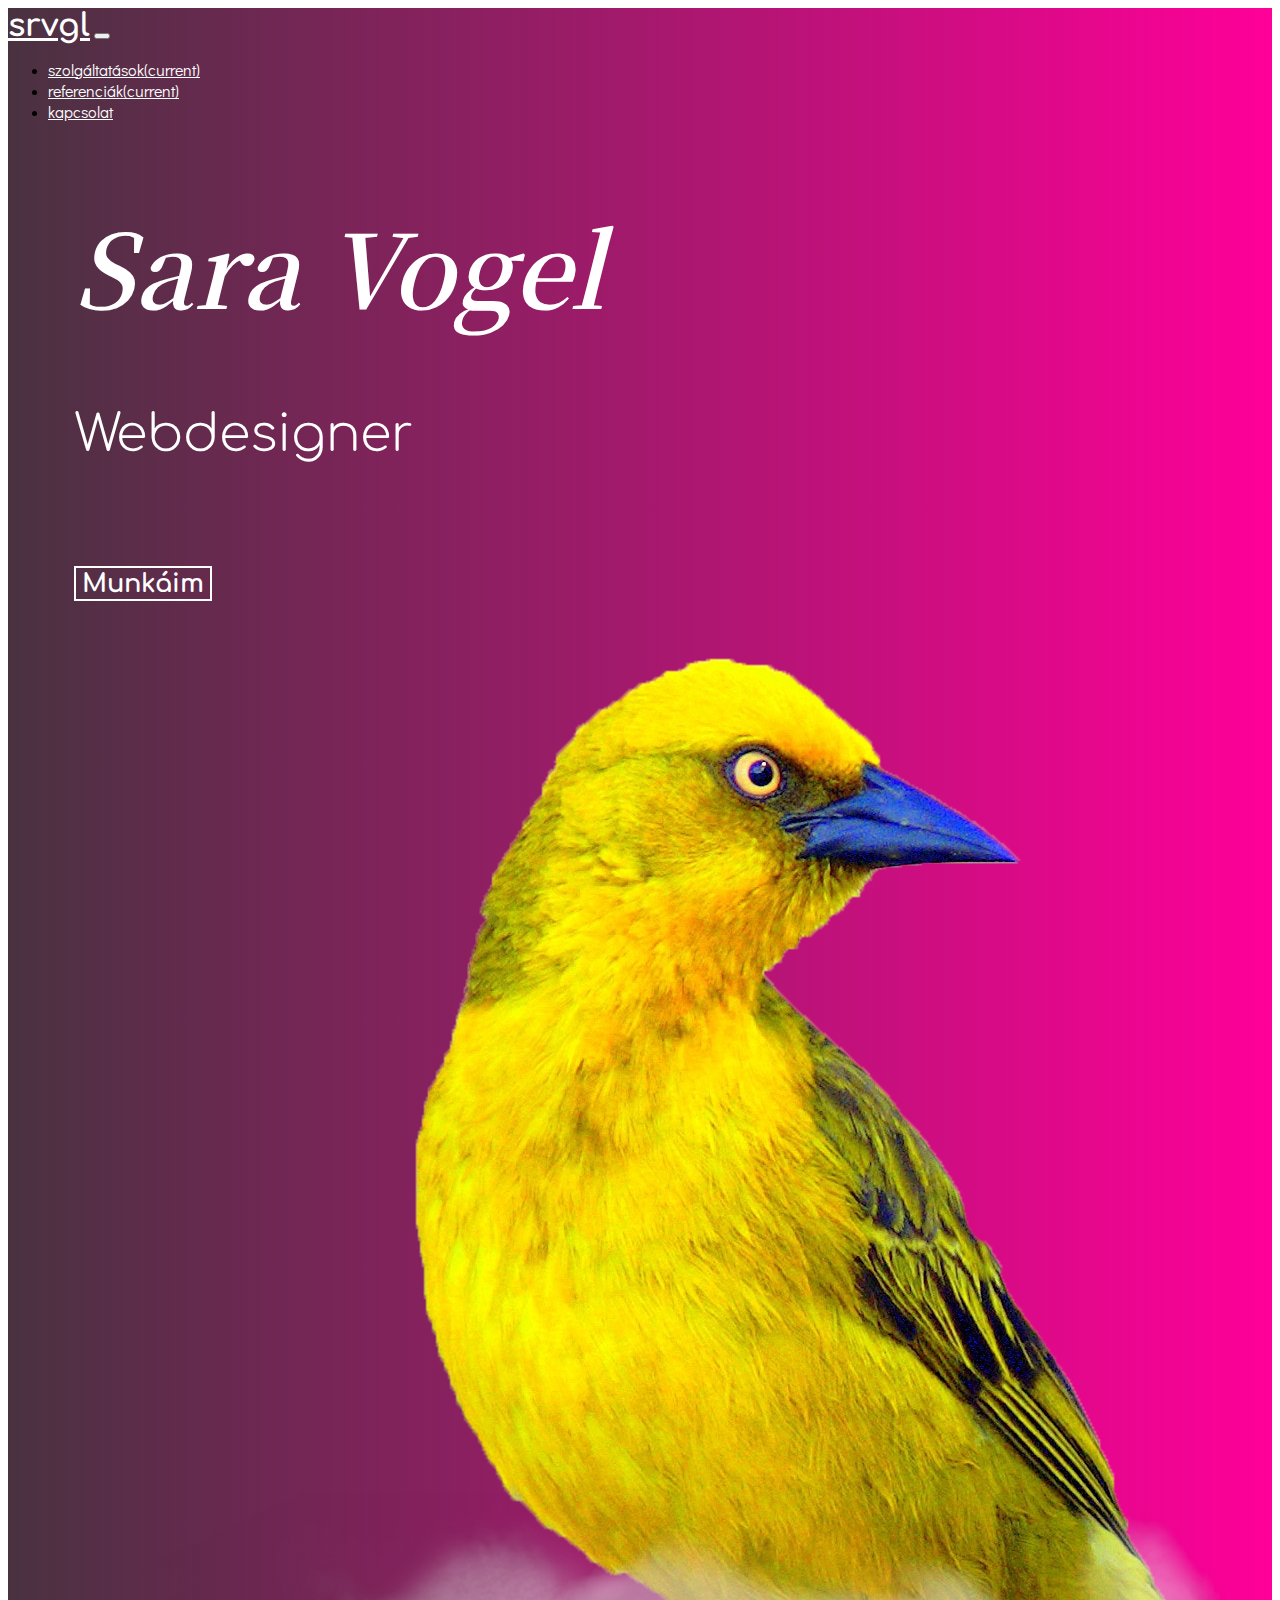
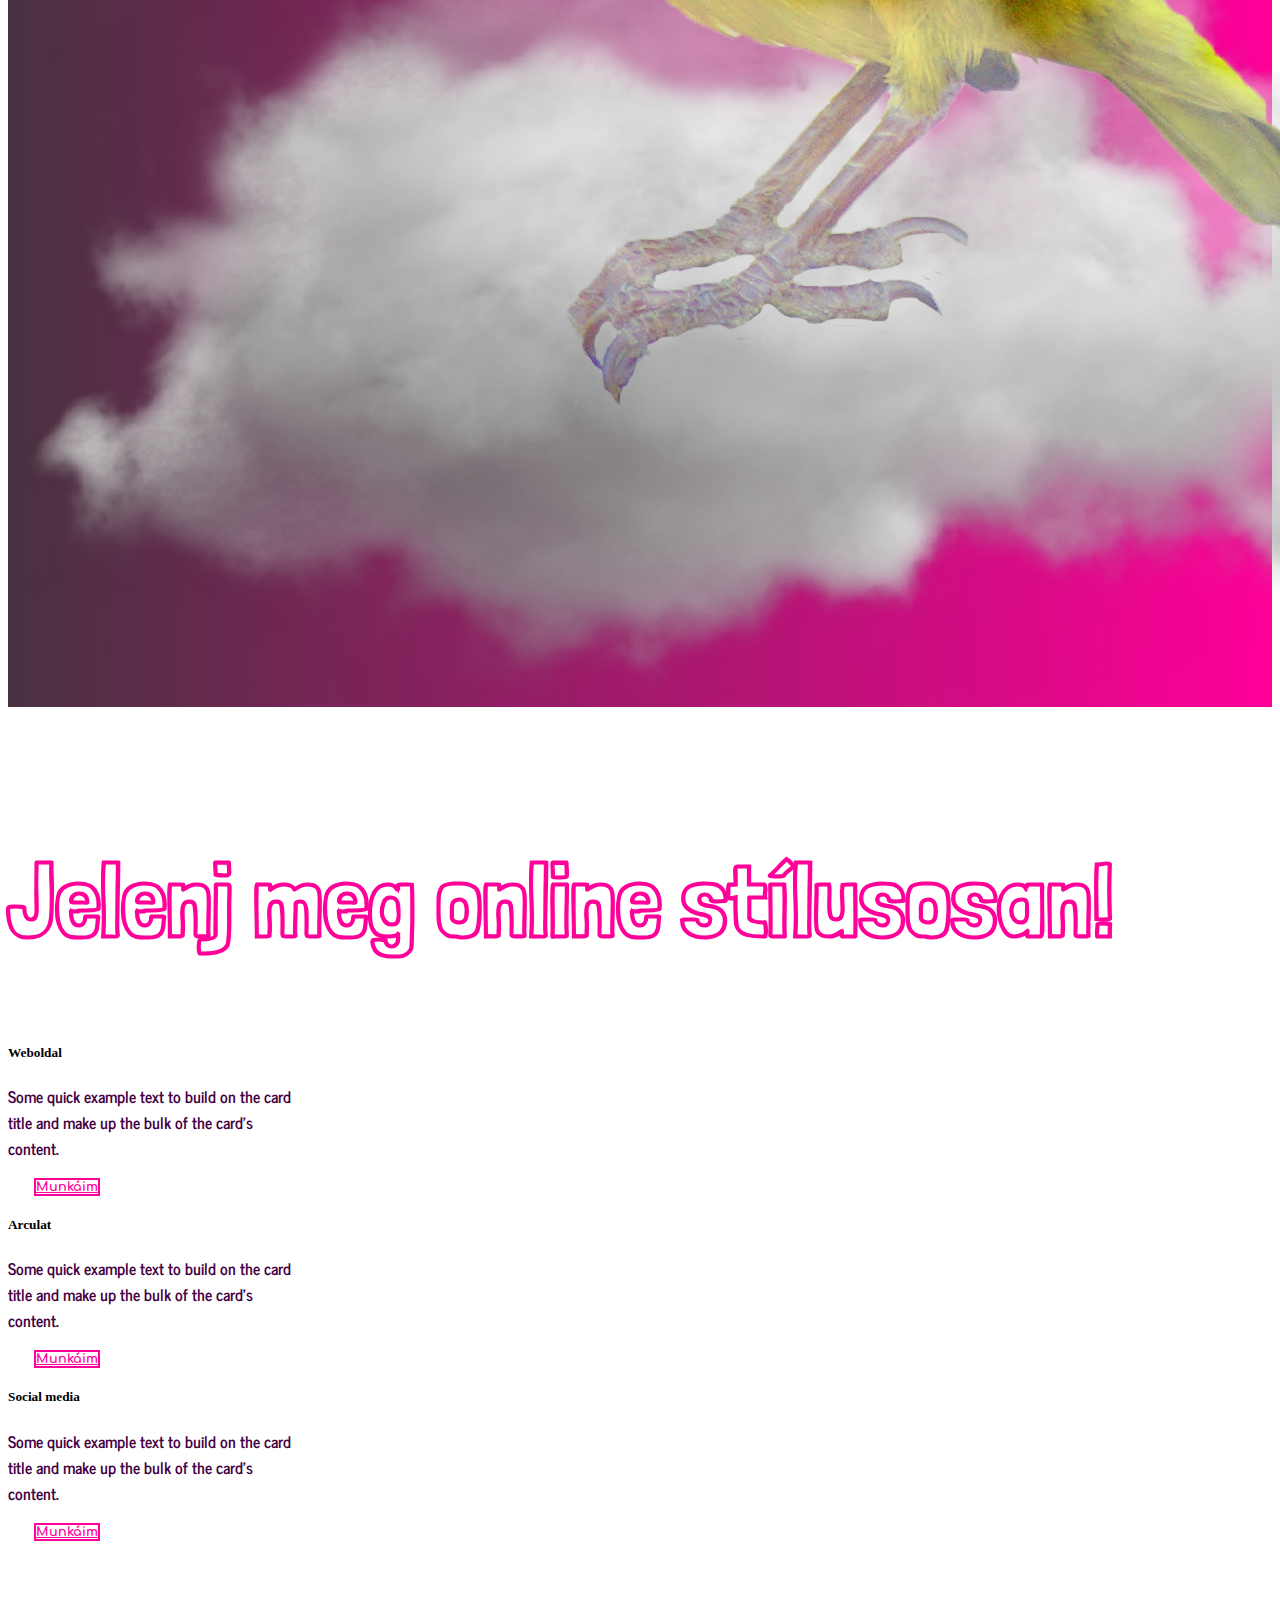
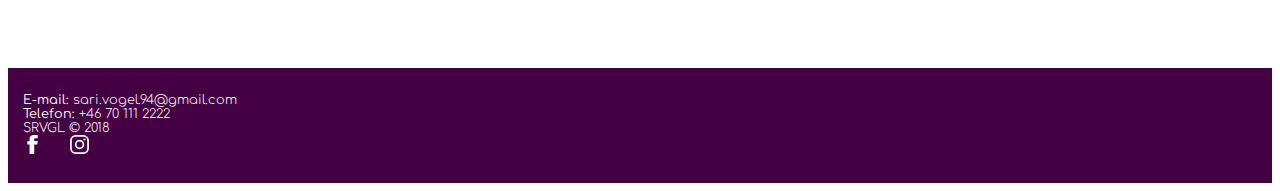
==== index.html @ 443d0d96 "Add initial files" ====
<!doctype html>
<html lang="hu-Hu">

<head>
	<meta charset="utf-8">
	<meta name="viewport" content="width=device-width, initial-scale=1, shrink-to-fit=no">

	<link href="https://fonts.googleapis.com/css?family=Comfortaa:300,400,700|Cormorant+Garamond:400,600,600i,700,700i|Didact+Gothic|Londrina+Outline|News+Cycle:400,700|Noto+Serif+JP:400,600,700,900|Poiret+One&amp;subset=latin-ext"
	 rel="stylesheet">



	<link rel="stylesheet" href="https://stackpath.bootstrapcdn.com/bootstrap/4.1.3/css/bootstrap.min.css" integrity="sha384-MCw98/SFnGE8fJT3GXwEOngsV7Zt27NXFoaoApmYm81iuXoPkFOJwJ8ERdknLPMO"
	 crossorigin="anonymous">
	<link rel="stylesheet" href="css/custom.css">
	<link rel="stylesheet" href="css/style.css">

	<title>SRVGL</title>
</head>

<body>


	<header class="container-fluid own-container ">
			<nav class="navbar navbar-expand-lg">
					<a class="navbar-brand" href="index.html">srvgl</a>
					<button class="navbar-toggler" type="button" data-toggle="collapse" data-target="#navbarNav" aria-controls="navbarNav"
					 aria-expanded="false" aria-label="Toggle navigation">
						<span class="navbar-toggler-icon"></span>
					</button>
					<div class="collapse navbar-collapse" id="navbarNav">
						<ul class="navbar-nav">
							<li class="nav-item active">
								<a class="nav-link" href="szolgaltatasok.html">szolgáltatások<span class="sr-only">(current)</span></a>
							</li>
							<li class="nav-item active">
								<a class="nav-link" href="referenciak.html">referenciák<span class="sr-only">(current)</span></a>
							</li>
							<li class="nav-item">
								<a class="nav-link" href="kapcsolat.html">kapcsolat</a>
							</li>
						</ul>
					</div>
				</nav>
		<div class="row">
			<div class="col">
				<h1>Sara Vogel</h1>
				<h2>Webdesigner</h2>
				<button type="button" class="btn own-button">Munkáim</button>
			</div>
			<div class="col">
				<img class="img-fluid" src="img/header-image.png" alt="vogelsdesign">
			</div>
		</div>
	</header>

	<div class="container-fluid">

		<h2>Jelenj meg online stílusosan!</h2>
		<div class="card-deck">
			<div class="card" style="width: 18rem;">
				<div class="card-body">
					<h5 class="card-title">Weboldal</h5>
					<p class="card-text">Some quick example text to build on the card title and make up the bulk of the card's
						content.</p>
					<a href="referenciak.html" class="btn own-button">Munkáim</a>
				</div>
			</div>
			<div class="card" style="width: 18rem;">
				<div class="card-body">
					<h5 class="card-title">Arculat</h5>
					<p class="card-text">Some quick example text to build on the card title and make up the bulk of the card's
						content.</p>
					<a href="referenciak.html" class="btn own-button">Munkáim</a>
				</div>
			</div>
			<div class="card" style="width: 18rem;">
				<div class="card-body">
					<h5 class="card-title">Social media</h5>
					<p class="card-text">Some quick example text to build on the card title and make up the bulk of the card's
						content.</p>
					<a href="referenciak.html" class="btn own-button">Munkáim</a>
				</div>
			</div>
		</div>

	</div>

	<footer>
		<div class="row">
			<div class="col-3">
				<p><strong>E-mail:</strong> sari.vogel.94@gmail.com</p>
			</div>
			<div class="col-3">
				<p><strong>Telefon:</strong> +46 70 111 2222</p>
			</div>
			<div class="col-3">
				<p>SRVGL &copy; 2018<br></p>
			</div>
			<div class="col-3">
				<a href="#"><img class="social-icons" src="img/facebook-icon.svg"></a>
				<a href="#"><img class="social-icons" src="img/insta-icon.svg"></a>
			</div>
		</div>
		</div>
	</footer>

	<script src="https://code.jquery.com/jquery-3.3.1.slim.min.js" integrity="sha384-q8i/X+965DzO0rT7abK41JStQIAqVgRVzpbzo5smXKp4YfRvH+8abtTE1Pi6jizo"
	 crossorigin="anonymous"></script>
	<script src="https://cdnjs.cloudflare.com/ajax/libs/popper.js/1.14.3/umd/popper.min.js" integrity="sha384-ZMP7rVo3mIykV+2+9J3UJ46jBk0WLaUAdn689aCwoqbBJiSnjAK/l8WvCWPIPm49"
	 crossorigin="anonymous"></script>
	<script src="https://stackpath.bootstrapcdn.com/bootstrap/4.1.3/js/bootstrap.min.js" integrity="sha384-ChfqqxuZUCnJSK3+MXmPNIyE6ZbWh2IMqE241rYiqJxyMiZ6OW/JmZQ5stwEULTy"
	 crossorigin="anonymous"></script>
</body>

</html>
---- css/custom.css ----
.row{
    margin: 15px !important;
}

.navbar{
    background-color: transparent;
}
.navbar-toggler-icon{
        background: url('../img/hamburger-menu.png') !important;
        background-repeat: no-repeat !important;
}

.navbar-brand{
    color: #fff;
    font-family: 'Comfortaa';
    font-size: 2rem;
    font-weight: 700;
}

.navbar-brand:hover{
    color: #ff00d4;
}

.nav-link{
    color:#fff;
    font-family: 'Didact Gothic';
    font-size: 1rem;
}

.nav-link:hover{
    color: #9000ff;
}

col{
    text-align: center;
}

.container-fluid{
    padding-top: 2em;
    padding-bottom: 2em;
}

.card{
    border: none !important;
}

.card-deck{
    margin-bottom: 6em;
}

.form-group{
    border: 1px solid ##373B44;
}
---- css/style.css ----
.own-hamburger-menu{
    background: url('../img/hamburgerMenu.svg');
}

.own-container{
        background: #FF0099;  /* fallback for old browsers */
        background: -webkit-linear-gradient(to right, #493240, #FF0099);  /* Chrome 10-25, Safari 5.1-6 */
        background: linear-gradient(to right, #493240, #FF0099); /* W3C, IE 10+/ Edge, Firefox 16+, Chrome 26+, Opera 12+, Safari 7+ */
}

.own-container h1{
    font-family: 'Noto Serif JP';
    font-weight: 600;
    font-style: italic;
    font-size: 8vw;
    color: #fff;
    margin-left: 0.5em;
}

.own-container h2{
    font-family: 'Comfortaa';
    font-weight: 300;
    font-size: 4vw;
    color: #fff;
    margin: 1em;
}

.own-button{
    color: #FF0099;
	background-color: transparent;
    border: 2px solid #FF0099;
    font-family: 'Comfortaa';
	font-size: 2vw;
	font-weight: 700;
	margin: 2em;
}

header{
    padding: 0 !important;
}

header .own-button{
    color: #fff;
    border: 2px solid #fff;
}

.card-body .own-button{
    font-size: 1vw;
}

.card-body .own-button:hover{
    color: #440043;
    border: 1px solid #440043;
}

.own-button:hover{
    color: #fffa00;
    border: 1px solid #fffa00;
}

h2{
    font-family: 'Londrina Outline';
    color: #FF0099;
    font-size: 8vw;
}

p{
    font-family: 'News Cycle';
    color: #440043;
    font-weight: 700;
}

footer {
    background-color: #440043;
    width: 100%;
    padding-top: 10px;
    padding-bottom: 10px;
}

footer p{
    color: #fff;
    font-family: 'Comfortaa';
    font-size: 1vw;
    font-weight: 300;
    margin: 0;
}

.social-icons{
    width: 1.2em;
    height: auto;
    margin-right: 1.5em;
}

/*szolgáltatások*/

.szolgaltatasok-header {
    background: #34e89e;  /* fallback for old browsers */
    background: -webkit-linear-gradient(to right, #0f3443, #34e89e);  /* Chrome 10-25, Safari 5.1-6 */
    background: linear-gradient(to right, #0f3443, #34e89e); /* W3C, IE 10+/ Edge, Firefox 16+, Chrome 26+, Opera 12+, Safari 7+ */
    text-align: center;
    padding-bottom: 0;
}

.szolgaltatasok-header img{
    width: 30em;
}

/*referenciák*/

.referenciak-header{
    background: #FFE000;  /* fallback for old browsers */
    background: -webkit-linear-gradient(to right, #799F0C, #FFE000);  /* Chrome 10-25, Safari 5.1-6 */
    background: linear-gradient(to right, #799F0C, #FFE000); /* W3C, IE 10+/ Edge, Firefox 16+, Chrome 26+, Opera 12+, Safari 7+ */            
}

#referenciak-header-pic{
    width: 35em;
    margin-right: -15px;
}

.own-right-col{
    -ms-flex: 0 0 50%;
    flex: 0 0 50%;
    max-width: 50%;
    float: right;
}

/*kapcsolat*/
.kapcsolat-header{
    background: #373B44;  /* fallback for old browsers */
    background: -webkit-linear-gradient(to right, #4286f4, #373B44);  /* Chrome 10-25, Safari 5.1-6 */
    background: linear-gradient(to right, #4286f4, #373B44); /* W3C, IE 10+/ Edge, Firefox 16+, Chrome 26+, Opera 12+, Safari 7+ */
}

#kapcsolat_header-pic{
    width: 20em;
}

form label{
    font-family: 'Comfortaa';
    color: #373B44;
    font-size: 2vw;
}

form a{
    color: #373B44 !important;
    border: 2px solid #373B44 !important;
}

form a:hover{
    color: #fffa00 !important;
    border: 1px solid #fffa00 !important;
}

form{
    max-width: 20em;
}

form .own-button{
    margin: 0 !important;
    font-size: 1.5vw !important;
}

.bigger-p{
    font-size: 2vw;
    color: #4286f4;
}

	/*Highlight*/

    ::selection{ /* Safari és Opera */
        background:#FF0099;
        color:#000;
}

    ::-moz-selection{ /* Firefox */
            background:#FF0099;
            color:#000;
}
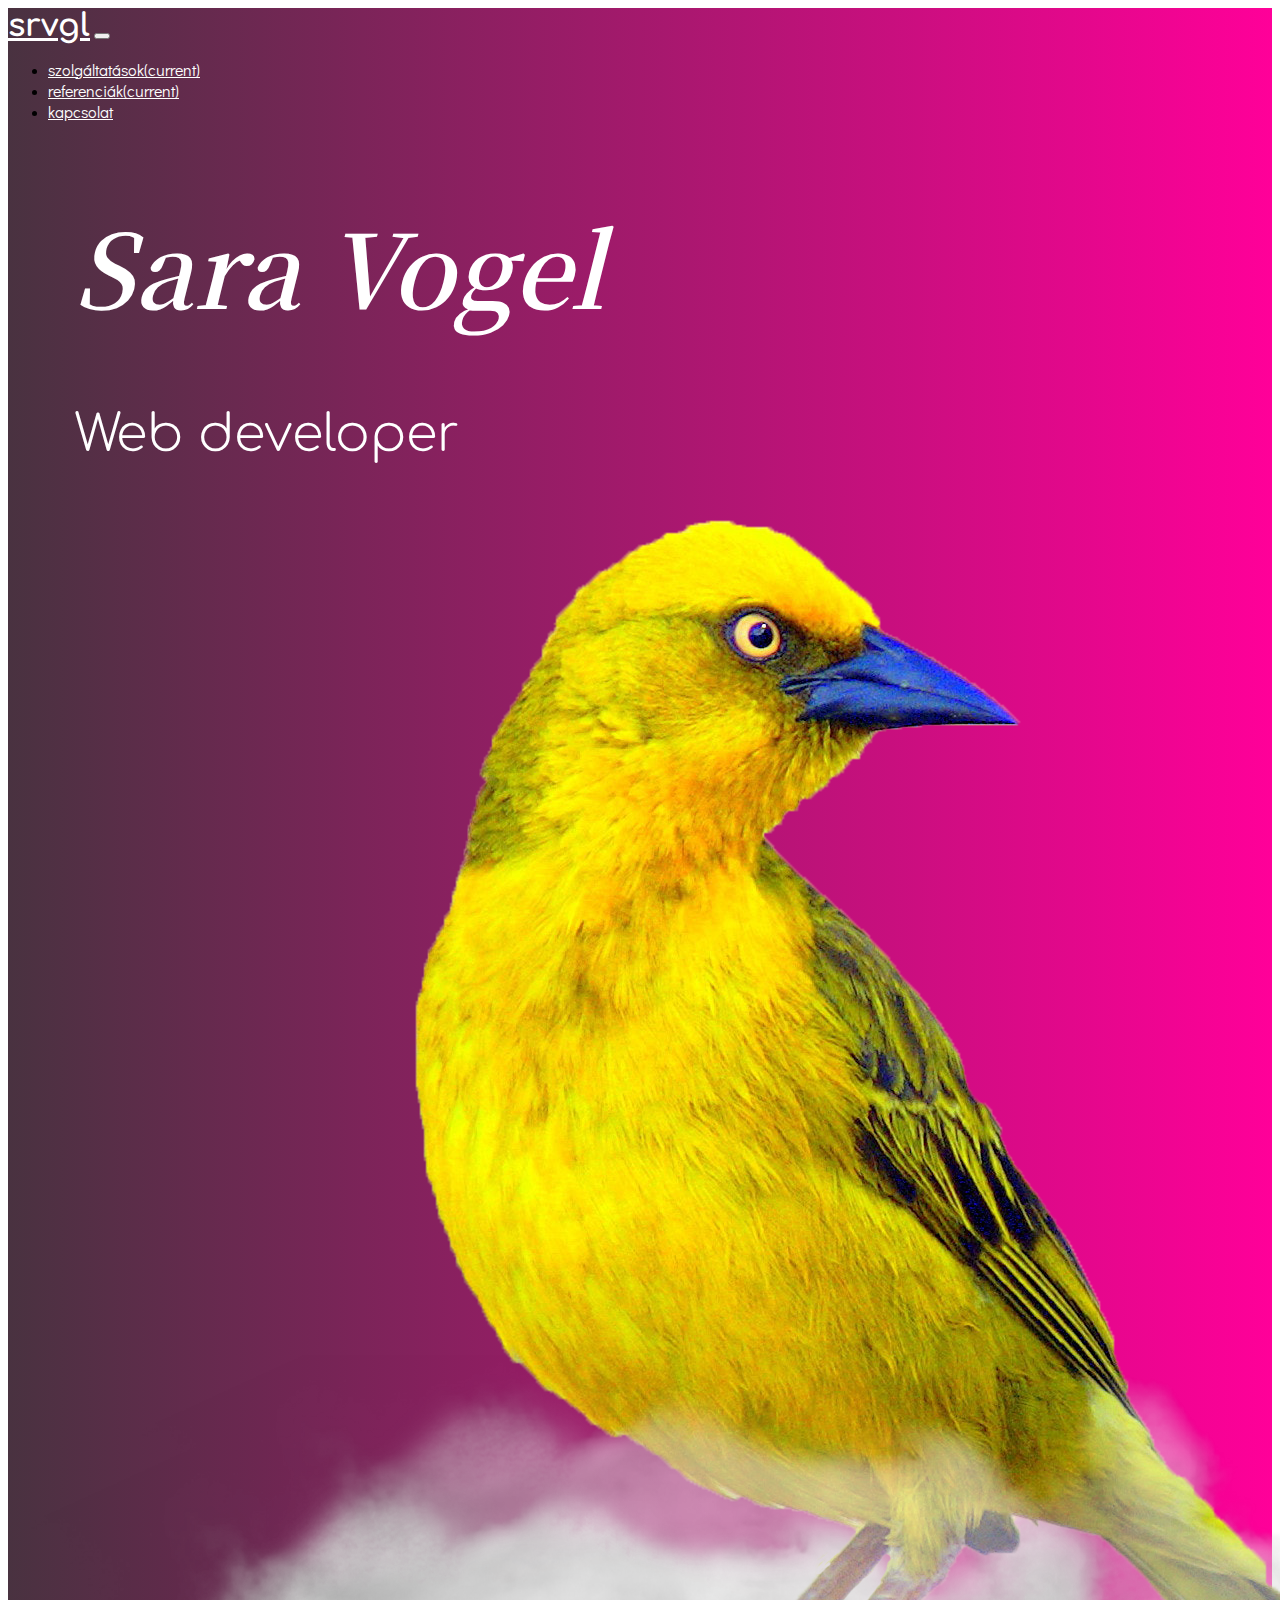
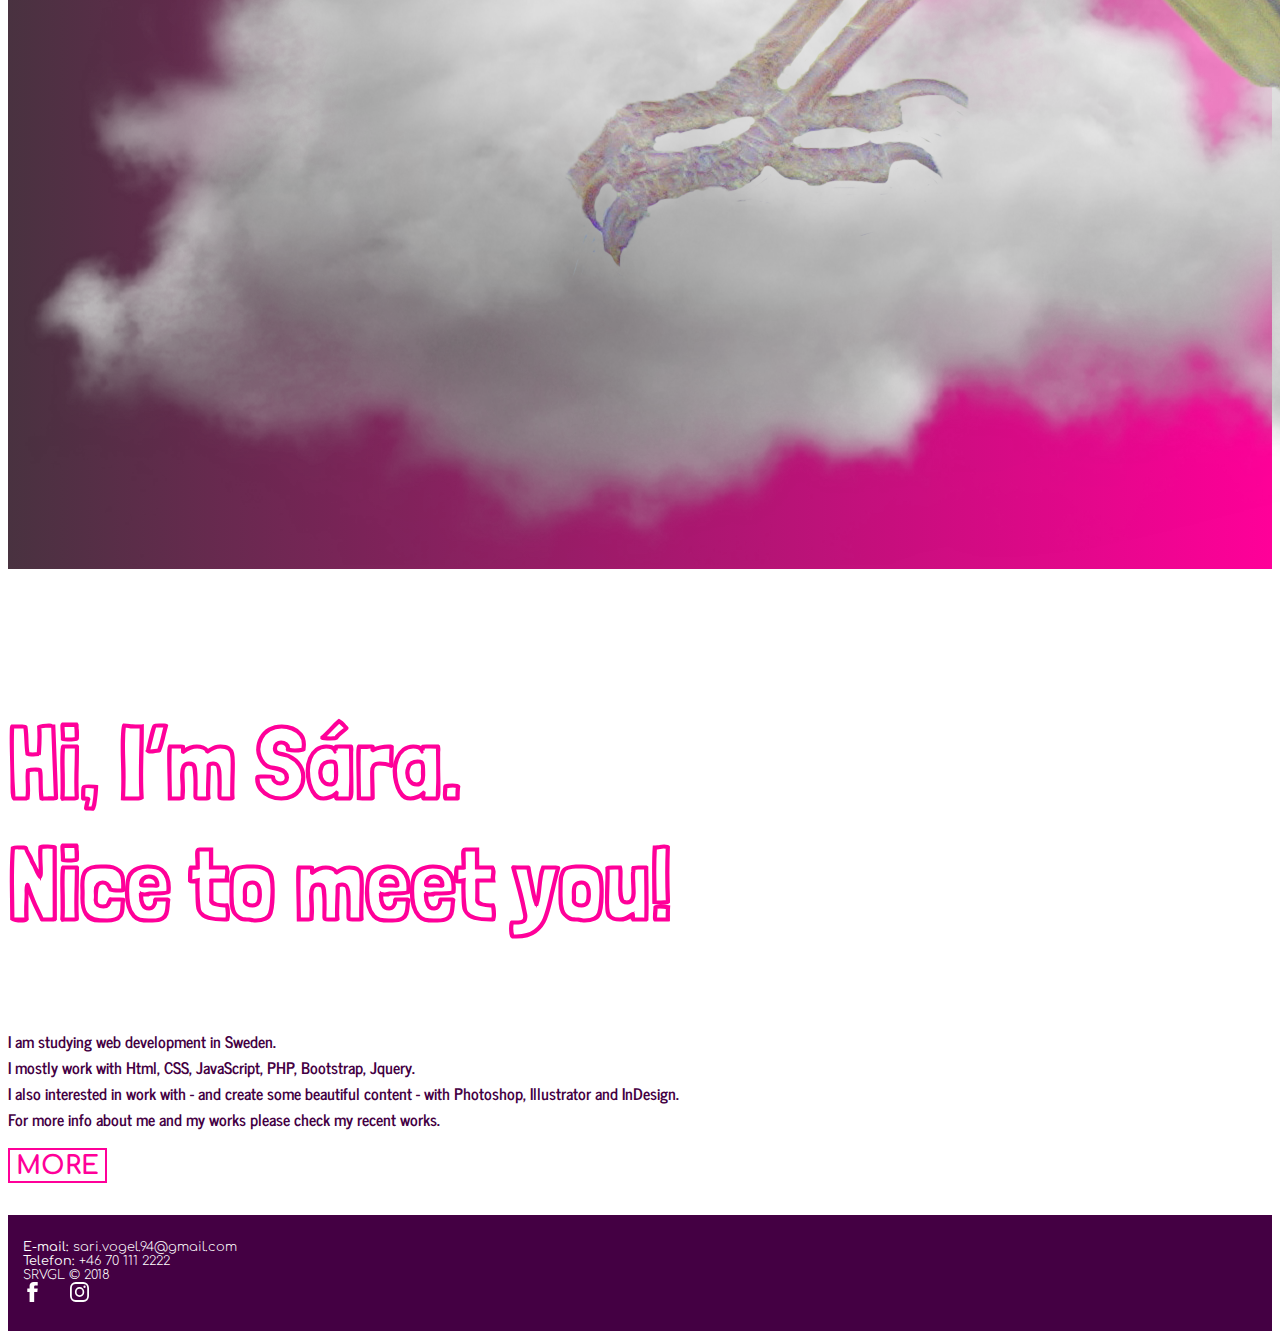
==== commit 0e42131e: "Change index-html's language to english" ====
--- a/index.html
+++ b/index.html
@@ -45,8 +45,7 @@
 		<div class="row">
 			<div class="col">
 				<h1>Sara Vogel</h1>
-				<h2>Webdesigner</h2>
-				<button type="button" class="btn own-button">Munkáim</button>
+				<h2>Web developer</h2>
 			</div>
 			<div class="col">
 				<img class="img-fluid" src="img/header-image.png" alt="vogelsdesign">
@@ -55,36 +54,14 @@
 	</header>
 
 	<div class="container-fluid">
-
-		<h2>Jelenj meg online stílusosan!</h2>
-		<div class="card-deck">
-			<div class="card" style="width: 18rem;">
-				<div class="card-body">
-					<h5 class="card-title">Weboldal</h5>
-					<p class="card-text">Some quick example text to build on the card title and make up the bulk of the card's
-						content.</p>
-					<a href="referenciak.html" class="btn own-button">Munkáim</a>
-				</div>
-			</div>
-			<div class="card" style="width: 18rem;">
-				<div class="card-body">
-					<h5 class="card-title">Arculat</h5>
-					<p class="card-text">Some quick example text to build on the card title and make up the bulk of the card's
-						content.</p>
-					<a href="referenciak.html" class="btn own-button">Munkáim</a>
-				</div>
-			</div>
-			<div class="card" style="width: 18rem;">
-				<div class="card-body">
-					<h5 class="card-title">Social media</h5>
-					<p class="card-text">Some quick example text to build on the card title and make up the bulk of the card's
-						content.</p>
-					<a href="referenciak.html" class="btn own-button">Munkáim</a>
-				</div>
-			</div>
-		</div>
-
+		<h2>Hi, I’m Sára.</br> Nice to meet you!</h2>
+		<p class="card-text">I am studying web development in Sweden.</br>
+			I mostly work with Html, CSS, JavaScript, PHP, Bootstrap, Jquery.</br>
+			I also interested in work with - and create some beautiful content - with Photoshop, Illustrator and InDesign.</br>
+			For more info about me and my works please check my recent works.</p>
+		<button type="button" class="btn own-button">MORE</button>	
 	</div>
+	
 
 	<footer>
 		<div class="row">
--- a/css/style.css
+++ b/css/style.css
@@ -32,7 +32,6 @@
     font-family: 'Comfortaa';
 	font-size: 2vw;
 	font-weight: 700;
-	margin: 2em;
 }
 
 header{
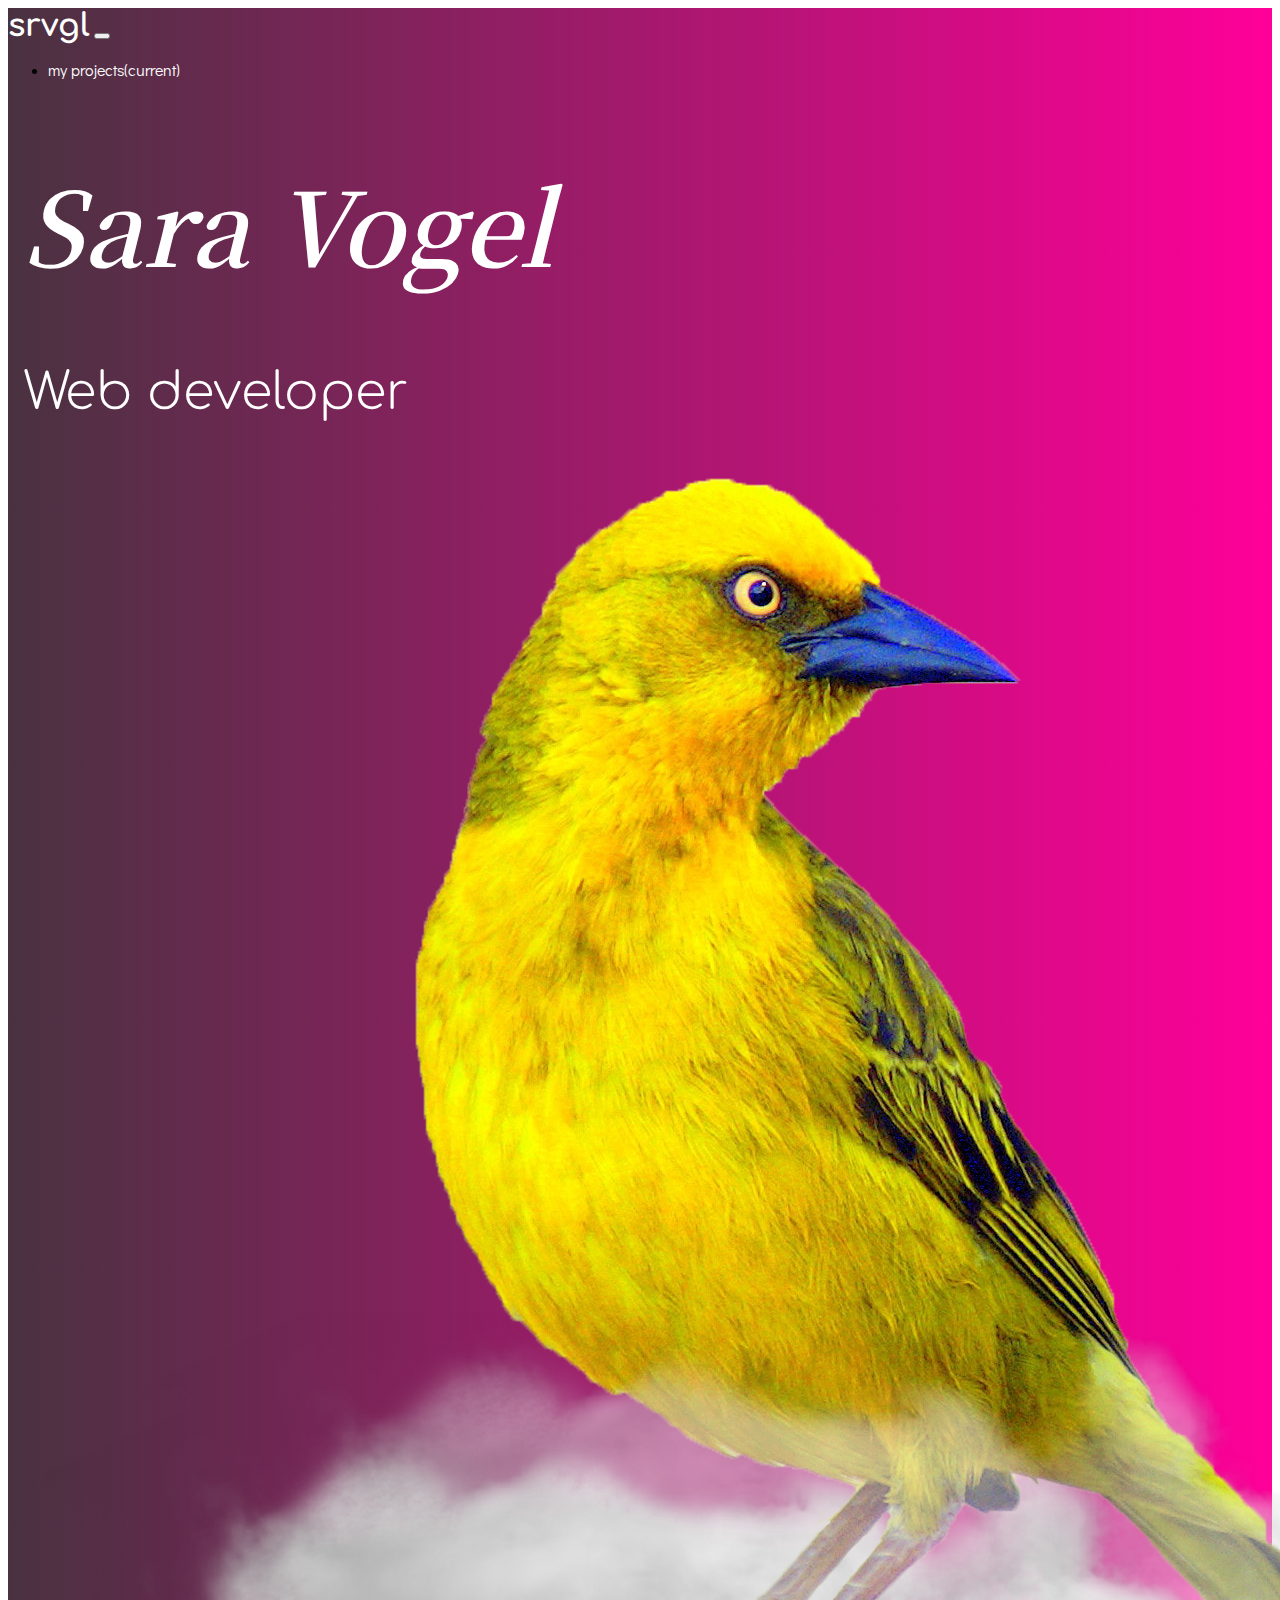
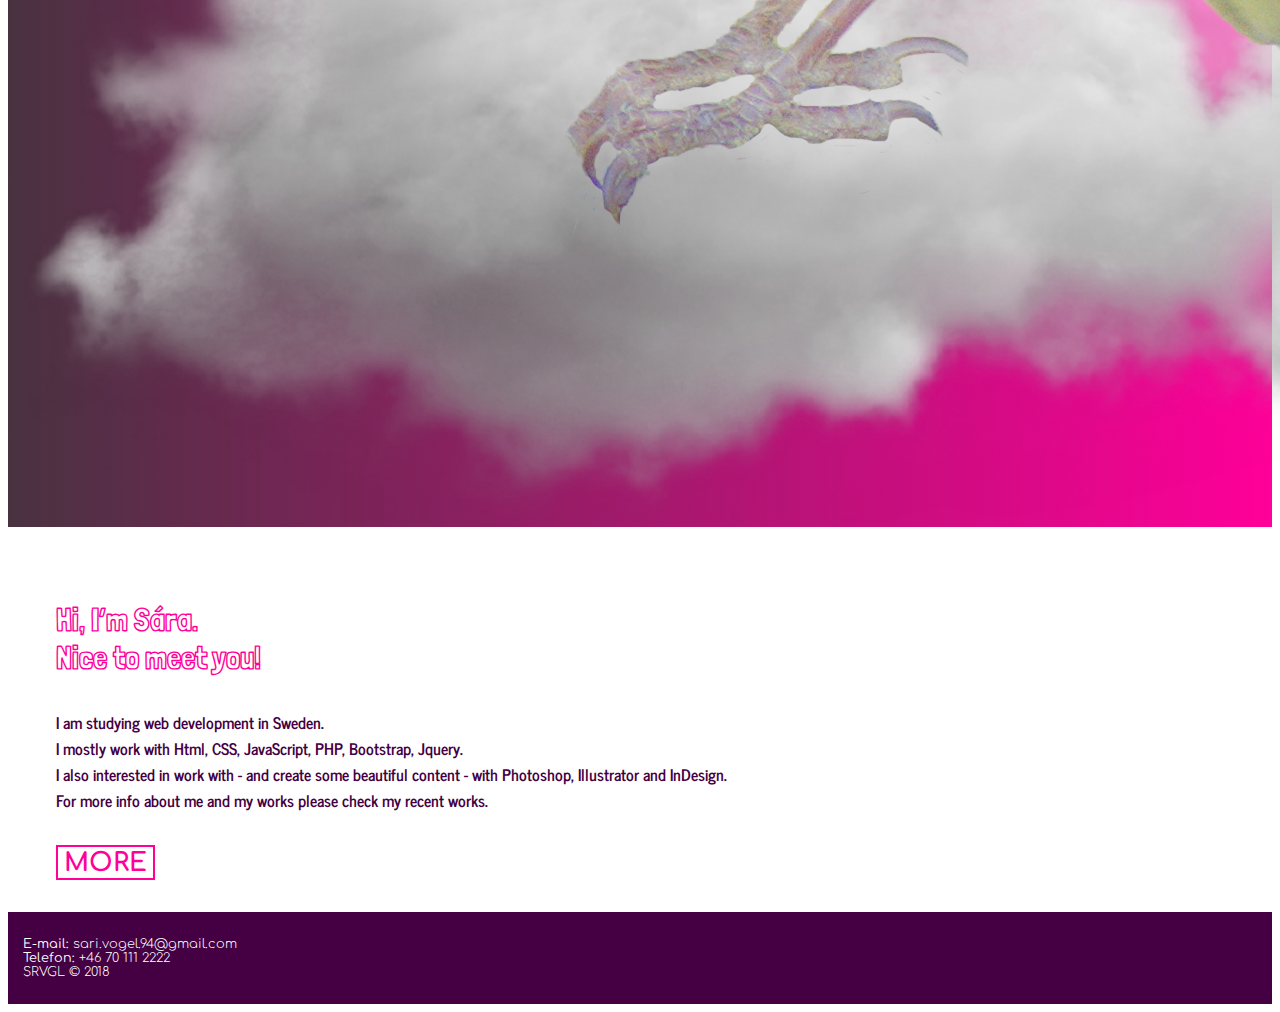
==== commit 07f728e3: "Make some cosmetics" ====
--- a/index.html
+++ b/index.html
@@ -22,26 +22,20 @@
 
 
 	<header class="container-fluid own-container ">
-			<nav class="navbar navbar-expand-lg">
-					<a class="navbar-brand" href="index.html">srvgl</a>
-					<button class="navbar-toggler" type="button" data-toggle="collapse" data-target="#navbarNav" aria-controls="navbarNav"
-					 aria-expanded="false" aria-label="Toggle navigation">
-						<span class="navbar-toggler-icon"></span>
-					</button>
-					<div class="collapse navbar-collapse" id="navbarNav">
-						<ul class="navbar-nav">
-							<li class="nav-item active">
-								<a class="nav-link" href="szolgaltatasok.html">szolgáltatások<span class="sr-only">(current)</span></a>
-							</li>
-							<li class="nav-item active">
-								<a class="nav-link" href="referenciak.html">referenciák<span class="sr-only">(current)</span></a>
-							</li>
-							<li class="nav-item">
-								<a class="nav-link" href="kapcsolat.html">kapcsolat</a>
-							</li>
-						</ul>
-					</div>
-				</nav>
+		<nav class="navbar navbar-expand-lg">
+			<a class="navbar-brand" href="index.html">srvgl</a>
+			<button class="navbar-toggler" type="button" data-toggle="collapse" data-target="#navbarNav" aria-controls="navbarNav"
+			 aria-expanded="false" aria-label="Toggle navigation">
+				<span class="navbar-toggler-icon"></span>
+			</button>
+			<div class="collapse navbar-collapse" id="navbarNav">
+				<ul class="navbar-nav">
+					<li class="nav-item active">
+						<a class="nav-link" href="myworks.html">my projects<span class="sr-only">(current)</span></a>
+					</li>
+				</ul>
+			</div>
+		</nav>
 		<div class="row">
 			<div class="col">
 				<h1>Sara Vogel</h1>
@@ -53,15 +47,15 @@
 		</div>
 	</header>
 
-	<div class="container-fluid">
+	<div class="container-fluid text-div">
 		<h2>Hi, I’m Sára.</br> Nice to meet you!</h2>
-		<p class="card-text">I am studying web development in Sweden.</br>
+		<p>I am studying web development in Sweden.</br>
 			I mostly work with Html, CSS, JavaScript, PHP, Bootstrap, Jquery.</br>
 			I also interested in work with - and create some beautiful content - with Photoshop, Illustrator and InDesign.</br>
 			For more info about me and my works please check my recent works.</p>
-		<button type="button" class="btn own-button">MORE</button>	
+		<button type="button" class="btn own-button">MORE</button>
 	</div>
-	
+
 
 	<footer>
 		<div class="row">
@@ -73,10 +67,6 @@
 			</div>
 			<div class="col-3">
 				<p>SRVGL &copy; 2018<br></p>
-			</div>
-			<div class="col-3">
-				<a href="#"><img class="social-icons" src="img/facebook-icon.svg"></a>
-				<a href="#"><img class="social-icons" src="img/insta-icon.svg"></a>
 			</div>
 		</div>
 		</div>
--- a/css/custom.css
+++ b/css/custom.css
@@ -49,5 +49,5 @@
 }
 
 .form-group{
-    border: 1px solid ##373B44;
+    border: 1px solid #373B44;
 }--- a/css/style.css
+++ b/css/style.css
@@ -1,3 +1,7 @@
+a{
+    text-decoration: none;
+}
+
 .own-hamburger-menu{
     background: url('../img/hamburgerMenu.svg');
 }
@@ -14,7 +18,6 @@
     font-style: italic;
     font-size: 8vw;
     color: #fff;
-    margin-left: 0.5em;
 }
 
 .own-container h2{
@@ -22,7 +25,7 @@
     font-weight: 300;
     font-size: 4vw;
     color: #fff;
-    margin: 1em;
+    margin: 1em 0 1em 0;
 }
 
 .own-button{
@@ -60,7 +63,12 @@
 h2{
     font-family: 'Londrina Outline';
     color: #FF0099;
-    font-size: 8vw;
+    font-size: 2em;
+}
+
+h3{
+    color: #95c11f;
+    font-size: 1vw;
 }
 
 p{
@@ -88,6 +96,17 @@
     width: 1.2em;
     height: auto;
     margin-right: 1.5em;
+}
+
+@media screen and (min-width: 768px) {
+    p{
+        margin-top: 2em;
+        margin-bottom: 2em;
+    }
+    .text-div{
+        margin-left: 3em;
+    }
+
 }
 
 /*szolgáltatások*/
@@ -104,7 +123,7 @@
     width: 30em;
 }
 
-/*referenciák*/
+/*myworks*/
 
 .referenciak-header{
     background: #FFE000;  /* fallback for old browsers */
@@ -124,6 +143,16 @@
     float: right;
 }
 
+#github-icon{
+    max-width: 100px;
+}
+
+#linkedin-icon{
+    max-width: 100px;
+    margin-left: 2em;
+    margin-bottom: -12px;
+}
+
 /*kapcsolat*/
 .kapcsolat-header{
     background: #373B44;  /* fallback for old browsers */
